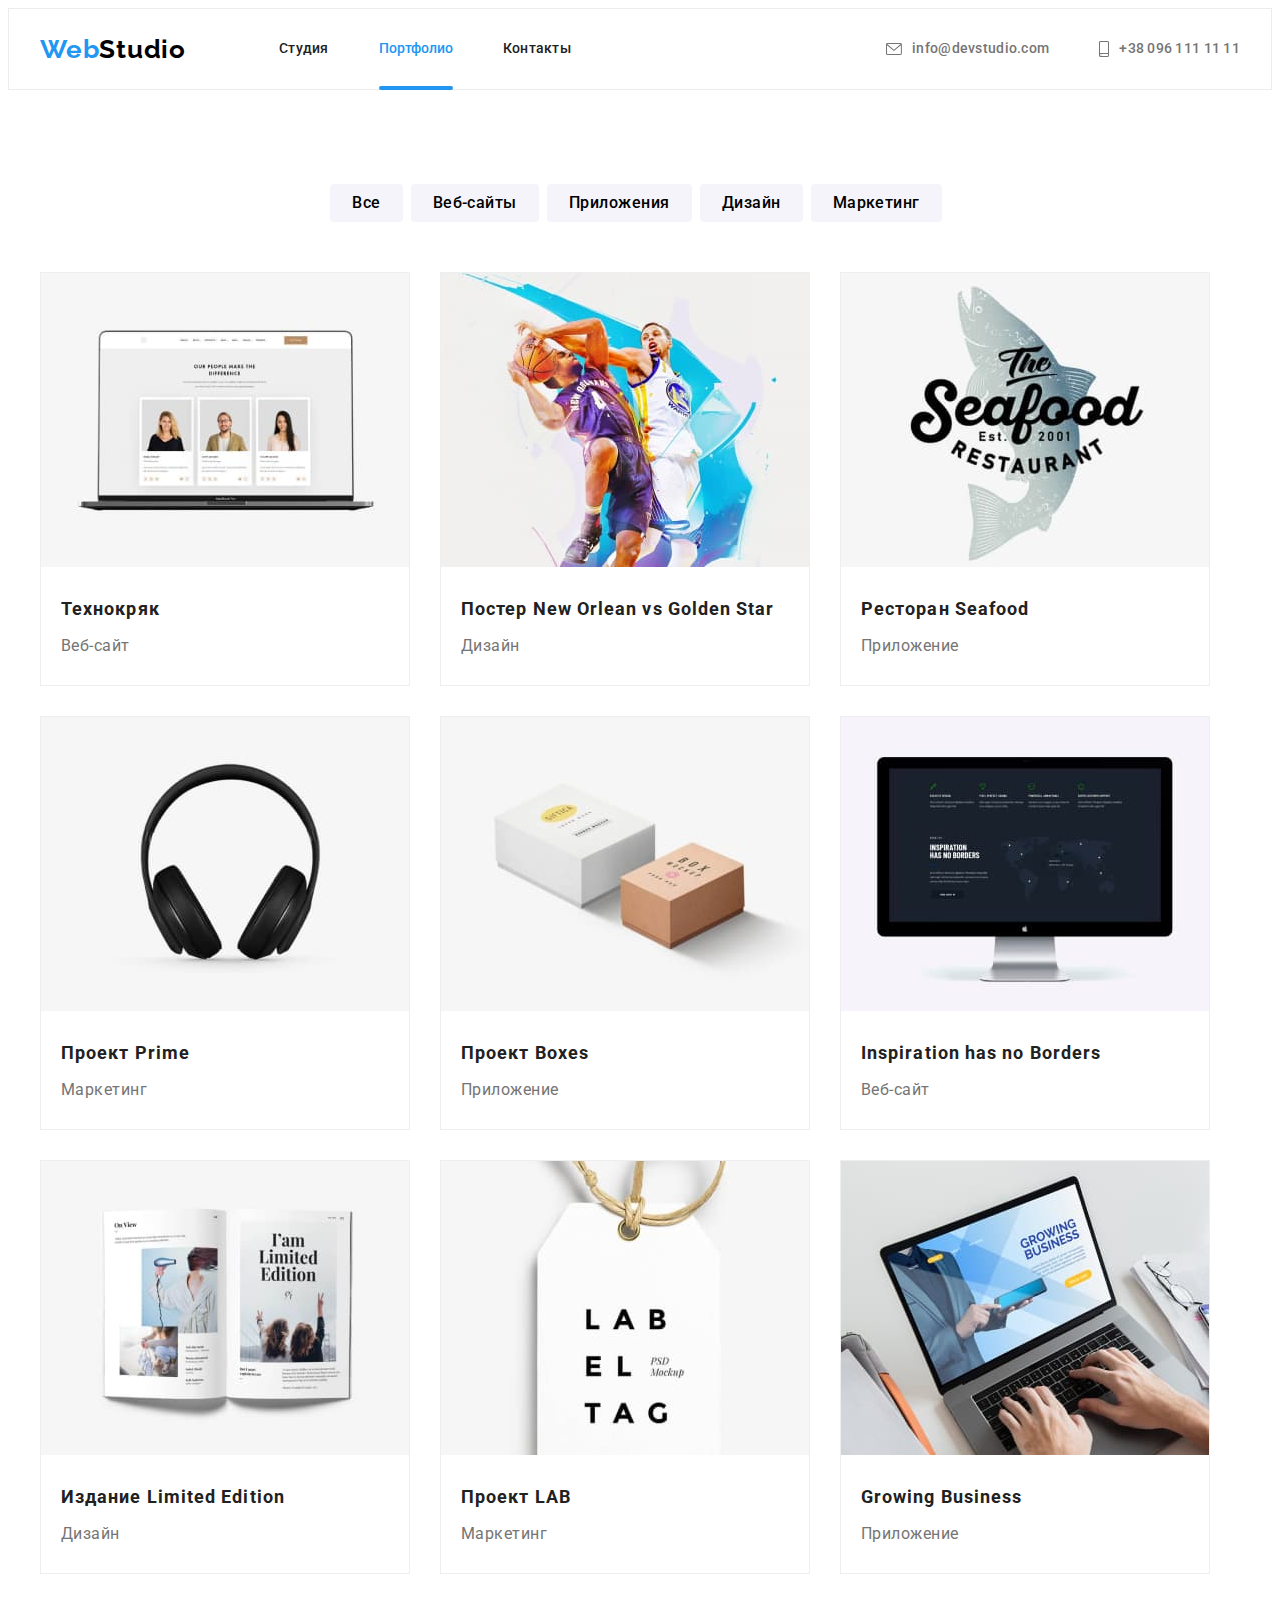
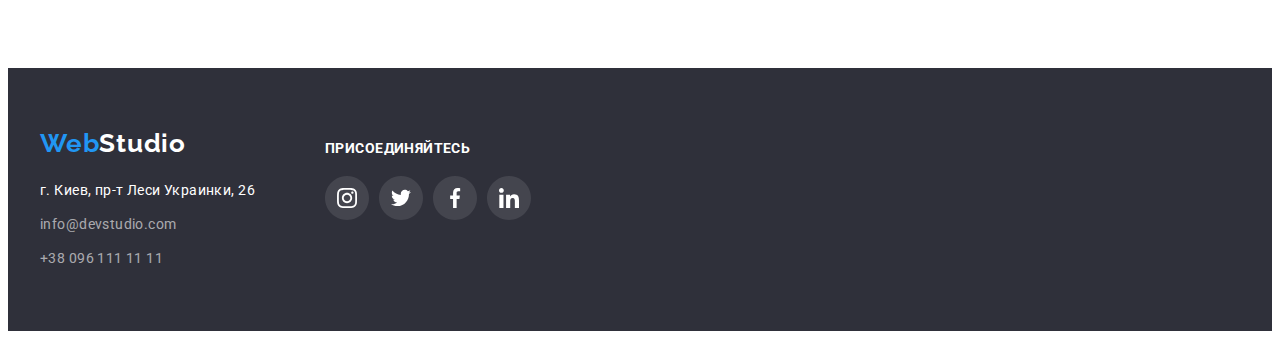
==== portfolio.html @ 536261a7 "." ====
<!DOCTYPE html>
<html lang="ru">
  <head>
    <meta charset="UTF-8" />
    <meta http-equiv="X-UA-Compatible" content="IE=edge" />
    <meta name="viewport" content="width=device-width, initial-scale=1.0" />
    <link rel="preconnect" href="https://fonts.googleapis.com" />
    <link rel="preconnect" href="https://fonts.gstatic.com" crossorigin />
    <link
      href="https://fonts.googleapis.com/css2?family=Raleway:wght@700&family=Roboto:wght@400;500;700;900&display=swap"
      rel="stylesheet"
    />
    <link
      rel="stylesheet"
      href="https://cdnjs.cloudflare.com/ajax/libs/modern-normalize/1.1.0/modern-normalize.min.css"
      integrity="sha512-wpPYUAdjBVSE4KJnH1VR1HeZfpl1ub8YT/NKx4PuQ5NmX2tKuGu6U/JRp5y+Y8XG2tV+wKQpNHVUX03MfMFn9Q=="
      crossorigin="anonymous"
      referrerpolicy="no-referrer"
    />
    <link rel="stylesheet" href="./css/style.css " />
    <title>Студия</title>
  </head>
  <body>
    <!-- Heder -->
    <header>
      <div class="conteiner">
        <nav class="nav-header">
          <a class="logo" href="./index.html"
            >Web<span class="logo-header">Studio</span></a
          >
          <ul class="nav-list">
            <li class="nav-item">
              <a class="nav-link" href="./index.html">Студия</a>
            </li>
            <li class="nav-item">
              <a class="active-page" href="./portfolio.html">Портфолио</a>
            </li>
            <li class="nav-item"><a class="nav-link" href="#">Контакты</a></li>
          </ul>
        </nav>
        <div class="header-contact">
          <ul class="contact-list">
            <li class="contact-item">
              <a class="contact-link" href="mailto:info@devstudio.com">
                <svg class="mail-icon" width="16px" height="12px">
                  <use href="./img/sprite.svg#icon-envelope"></use>
                </svg>
                info@devstudio.com
              </a>
            </li>
            <li class="contact-item">
              <a class="contact-link" href="tel:+380961111111">
                <svg class="tel-icon" width="10px" height="16px">
                  <use href="./img/sprite.svg#icon-smartphone"></use>
                </svg>
                +38 096 111 11 11
              </a>
            </li>
          </ul>
        </div>
      </div>
    </header>
    <!-- контент -->
    <main class="content">
      <section class="project">
        <div class="conteiner">
          <h1 class="section-title">Проекты</h1>
          <ul class="filters-list">
            <li class="filters-item">
              <button class="filters-btn" type="button">Все</button>
            </li>
            <li class="filters-item">
              <button class="filters-btn" type="button">Веб-сайты</button>
            </li>
            <li class="filters-item">
              <button class="filters-btn" type="button">Приложения</button>
            </li>
            <li class="filters-item">
              <button class="filters-btn" type="button">Дизайн</button>
            </li>
            <li class="filters-item">
              <button class="filters-btn" type="button">Маркетинг</button>
            </li>
          </ul>
          <ul class="project-list">
            <li class="project-item">
              <a href="#" class="project-link">
                <div class="project-tumb">
                  <img
                    class="project-img"
                    src="./img/laptop.jpg"
                    width="370"
                    alt="Ноутбук"
                  />
                  <div class="project-overlay">
                    <p class="overlay-text">
                      Ресурс предлагает комплексные предложения с разным уровнем
                      функционала и сервисов. Все это позволит посетителю
                      получить исчерпывающие сведения о компании или частном
                      лице.
                    </p>
                  </div>
                </div>
                <div class="project-description">
                  <h2 class="project-title">Технокряк</h2>
                  <p class="project-text">Веб-сайт</p>
                </div>
              </a>
            </li>
            <li class="project-item">
              <a href="#" class="project-link">
                <div class="project-tumb">
                  <img
                    class="project-img"
                    src="./img/img.jpg"
                    width="370"
                    alt="Ноутбук"
                  />
                  <div class="project-overlay">
                    <p class="overlay-text">
                      Ресурс предлагает комплексные предложения с разным уровнем
                      функционала и сервисов. Все это позволит посетителю
                      получить исчерпывающие сведения о компании или частном
                      лице.
                    </p>
                  </div>
                </div>
                <div class="project-description">
                  <h2 class="project-title">
                    Постер New Orlean vs Golden Star
                  </h2>
                  <p class="project-text">Дизайн</p>
                </div>
              </a>
            </li>
            <li class="project-item">
              <a href="#" class="project-link">
                <div class="project-tumb">
                  <img
                    class="project-img"
                    src="./img/project.jpg"
                    width="370"
                    alt="Ноутбук"
                  />
                  <div class="project-overlay">
                    <p class="overlay-text">
                      Ресурс предлагает комплексные предложения с разным уровнем
                      функционала и сервисов. Все это позволит посетителю
                      получить исчерпывающие сведения о компании или частном
                      лице.
                    </p>
                  </div>
                </div>
                <div class="project-description">
                  <h2 class="project-title">Ресторан Seafood</h2>
                  <p class="project-text">Приложение</p>
                </div>
              </a>
            </li>
            <li class="project-item">
              <a href="#" class="project-link">
                <div class="project-tumb">
                  <img
                    class="project-img"
                    src="./img/headphones.jpg"
                    width="370"
                    alt="Ноутбук"
                  />
                  <div class="project-overlay">
                    <p class="overlay-text">
                      Ресурс предлагает комплексные предложения с разным уровнем
                      функционала и сервисов. Все это позволит посетителю
                      получить исчерпывающие сведения о компании или частном
                      лице.
                    </p>
                  </div>
                </div>
                <div class="project-description">
                  <h2 class="project-title">Проект Prime</h2>
                  <p class="project-text">Маркетинг</p>
                </div>
              </a>
            </li>
            <li class="project-item">
              <a href="#" class="project-link">
                <div class="project-tumb">
                  <img
                    class="project-img"
                    src="./img/project-new.jpg"
                    width="370"
                    alt="Ноутбук"
                  />
                  <div class="project-overlay">
                    <p class="overlay-text">
                      Ресурс предлагает комплексные предложения с разным уровнем
                      функционала и сервисов. Все это позволит посетителю
                      получить исчерпывающие сведения о компании или частном
                      лице.
                    </p>
                  </div>
                </div>
                <div class="project-description">
                  <h2 class="project-title">Проект Boxes</h2>
                  <p class="project-text">Приложение</p>
                </div>
              </a>
            </li>
            <li class="project-item">
              <a href="#" class="project-link">
                <div class="project-tumb">
                  <img
                    class="project-img"
                    src="./img/inspiration.jpg"
                    width="370"
                    alt="Ноутбук"
                  />
                  <div class="project-overlay">
                    <p class="overlay-text">
                      Ресурс предлагает комплексные предложения с разным уровнем
                      функционала и сервисов. Все это позволит посетителю
                      получить исчерпывающие сведения о компании или частном
                      лице.
                    </p>
                  </div>
                </div>
                <div class="project-description">
                  <h2 class="project-title">Inspiration has no Borders</h2>
                  <p class="project-text">Веб-сайт</p>
                </div>
              </a>
            </li>
            <li class="project-item">
              <a href="#" class="project-link">
                <div class="project-tumb">
                  <img
                    class="project-img"
                    src="./img/magazine.jpg"
                    width="370"
                    alt="Ноутбук"
                  />
                  <div class="project-overlay">
                    <p class="overlay-text">
                      Ресурс предлагает комплексные предложения с разным уровнем
                      функционала и сервисов. Все это позволит посетителю
                      получить исчерпывающие сведения о компании или частном
                      лице.
                    </p>
                  </div>
                </div>
                <div class="project-description">
                  <h2 class="project-title">Издание Limited Edition</h2>
                  <p class="project-text">Дизайн</p>
                </div>
              </a>
            </li>
            <li class="project-item">
              <a href="#" class="project-link">
                <div class="project-tumb">
                  <img
                    class="project-img"
                    src="./img/lab.jpg"
                    width="370"
                    alt="Ноутбук"
                  />
                  <div class="project-overlay">
                    <p class="overlay-text">
                      Ресурс предлагает комплексные предложения с разным уровнем
                      функционала и сервисов. Все это позволит посетителю
                      получить исчерпывающие сведения о компании или частном
                      лице.
                    </p>
                  </div>
                </div>
                <div class="project-description">
                  <h2 class="project-title">Проект LAB</h2>
                  <p class="project-text">Маркетинг</p>
                </div>
              </a>
            </li>
            <li class="project-item">
              <a href="#" class="project-link">
                <div class="project-tumb">
                  <img
                    class="project-img"
                    src="./img/laptop-new.jpg"
                    width="370"
                    alt="Ноутбук"
                  />
                  <div class="project-overlay">
                    <p class="overlay-text">
                      Ресурс предлагает комплексные предложения с разным уровнем
                      функционала и сервисов. Все это позволит посетителю
                      получить исчерпывающие сведения о компании или частном
                      лице.
                    </p>
                  </div>
                </div>
                <div class="project-description">
                  <h2 class="project-title">Growing Business</h2>
                  <p class="project-text">Приложение</p>
                </div>
              </a>
            </li>
          </ul>
        </div>
      </section>
    </main>

    <!-- Подвал -->
    <footer>
      <div class="conteiner">
        <div class="contact-footer">
          <a class="logo" href="./index.html"
            >Web<span class="logo-footer">Studio</span></a
          >
          <address>
            <ul>
              <li class="adress-item">
                <a
                  class="address-map"
                  href="https://goo.gl/maps/bw3gN93y1NZQzxdL8"
                  target="_blank"
                  rel="noopener noreferrer"
                  >г. Киев, пр-т Леси Украинки, 26</a
                >
              </li>
              <li class="adress-item">
                <a class="address-link" href="mailto:info@devstudio.com"
                  >info@devstudio.com</a
                >
              </li>
              <li class="adress-item">
                <a class="address-link" href="tel:+380961111111"
                  >+38 096 111 11 11</a
                >
              </li>
            </ul>
          </address>
        </div>
        <div class="social-footer">
          <h2 class="social-footer-title">присоединяйтесь</h2>
          <ul class="social-footer-list">
            <li class="social-footer-item">
              <a class="social-footer-link" href="#">
                <svg class="footer-icon-social" width="44" height="44">
                  <use href="./img/sprite.svg#icon-insta_2"></use>
                </svg>
              </a>
            </li>
            <li class="social-footer-item">
              <a class="social-footer-link" href="#">
                <svg class="icon-social" width="44" height="44">
                  <use href="./img/sprite.svg#icon-twitter_2"></use>
                </svg>
              </a>
            </li>
            <li class="social-footer-item">
              <a class="social-footer-link" href="#">
                <svg class="icon-social" width="44" height="44">
                  <use href="./img/sprite.svg#icon-Ellipsef"></use>
                </svg>
              </a>
            </li>
            <li class="social-footer-item">
              <a class="social-footer-link" href="#">
                <svg class="icon-social" width="44" height="44">
                  <use href="./img/sprite.svg#icon-linkedin_2"></use>
                </svg>
              </a>
            </li>
          </ul>
        </div>
      </div>
    </footer>
  </body>
</html>
---- css/style.css ----
/* Основной цвет #757575 */
/* Цвет заголовков #212121 */
/* Белій цвет #FFFFFF */
/* Цвет акцента #2196F3; */
:root {
    --primary-text-color: #757575;
    --title-text-color: #212121;
    --accent-color: #2196F3;
    --next-text-color:#FFFFFF;
    --background-color:#FFFFFF;
}

body {
    font-family: 'Roboto', sans-serif;
    color: var(--primary-text-color) ;
    background-color: #FFFFFF;
}

a {
  text-decoration: none;
  cursor: pointer;  
}

h1,
h2,
h3,
h4,
h5,
h6 {
    margin-top: 0;
    margin-bottom: 0;
    color: var(--title-text-color);
}
p {
    margin-top: 0;
    margin-bottom: 0;
}
ul {
    list-style: none;
    padding: 0;
    margin-top: 0;
    margin-bottom: 0;
}

.conteiner {
    max-width: 1200px;
    padding: 0 15px;
    margin: 0 auto;


}

/* главная */

/* Шапка */
header {
    border: 1px solid #ECECEC;  
}

header .conteiner {
    display: flex;
    flex-wrap: wrap;
    min-height: 80px;
    align-items: center;
}
.nav-header {
    display: flex;
    flex-wrap: wrap;
    align-items: center;
}

.logo {
    font-family: 'Raleway', sans-serif;
    font-weight: 700;
    font-size: 26px;
    line-height: 1.19;
    letter-spacing: 0.03em;
    color: #2196F3;
}

.logo-header {
    color: #000000;;
}

.nav-list {
    display: flex;
    margin-left: 93px;
    padding: 0%;
   
}

.nav-item {
    color:var(--title-text-color);
    position: relative;
    
}

.nav-item:not(:last-child) {
    margin-right: 50px;
}

.nav-link {
    display: block;
    padding-top: 21px;
    padding-bottom: 21px;
    font-weight: 500;
    font-size: 14px;
    line-height: 1.14;
    letter-spacing: 0.02em;
    color: var(--title-text-color);
    transition-duration: 250ms;
    transition-timing-function: cubic-bezier(0.4, 0, 0.2, 1);
}
.nav-link:hover,:focus {
    color: var(--accent-color);
}

.active-page::after {
    content: "";
    position: absolute;
    display: block;
    left: 0;
    bottom: -12px;
    width: 100%;
    height: 4px;
    background-color: var(--accent-color);
    border-radius: 2px;
}

.active-page {
    display: block;
    padding-top: 21px;
    padding-bottom: 21px;
    font-weight: 500;
    font-size: 14px;
    line-height: 1.14;
    color: var(--accent-color);
}


.header-contact {
    margin-left: auto;
    
}

.contact-list {
    display: flex;
    padding: 0;
    margin: 0;
}

.contact-item:not(:last-child) {
    margin-right: 50px;
}

.contact-link {
    display: flex;
    align-items: center;
    padding-top: 21px;
    padding-bottom: 21px;
    font-weight: 500;
    font-size: 14px;
    line-height: 1.14;
    letter-spacing: 0.02em;
    color: #757575;  
}

.mail-icon,
.tel-icon {
    margin-right: 10px;
    fill: currentColor;
    transition-duration: 250ms;
    transition-timing-function: cubic-bezier(0.4, 0, 0.2, 1);
}

.contact-link:hover,:focus {
    color: var(--accent-color);
}

/* секция герой */
.hero {
    text-align: center;
    padding-top: 200px;
    padding-bottom: 200px;
    background-image:linear-gradient(rgba(47, 48, 58, 0.4),
    rgba(47, 48, 58, 0.4)), 
    url(../img/hero.jpg);
    background-color: #2F303A;;
    margin: 0 auto;
    
    
}

.hero-title {
    text-align: center;
    margin: auto;
    margin-bottom: 30px;
    max-width: 696px;
    font-weight: 900;
    font-size: 44px;
    line-height: 1.36;
    letter-spacing: 0.06em;
    text-transform: uppercase;
    color: var(--next-text-color)
}

.hero-btn {
    width: 200px;
    height: 50px;
    background-color: var(--accent-color);
    color: var(--next-text-color);
    box-shadow: 0px 4px 4px rgba(0, 0, 0, 0.15);
    border-radius: 4px;
    border: none;
    font: inherit;
    font-weight: 700;
    font-size: 16px;
    line-height: 1.88;
    letter-spacing: 0.06em;
    cursor: pointer;
    transition-duration: 250ms;
    transition-timing-function: cubic-bezier(0.4, 0, 0.2, 1);
}
.hero-btn:hover,
.hero-btn:focus {
    background-color: #188CE8;
    color: var(--next-text-color);
    
}
/* модальное окно */
.backdrop {
    position: fixed;
    top: 0;
    left: 0;
    width: 100%;
    height: 100%;
    background-color: rgba(0, 0, 0, 0.2);
    transition-duration: 250ms;
    transition-timing-function: cubic-bezier(0.4, 0, 0.2, 1);
    z-index: 1;
        
}

.modal {
    position: absolute;
    display: block;
    top: 50%;
    left: 50%;
    padding: 40px 40px;
    padding-bottom: 50px;
    transform: translate(-50%, -50%);
    width: 528px;
    background-color: #FFFFFF;
    box-shadow: 0px 1px 3px rgba(0, 0, 0, 0.12), 0px 1px 1px rgba(0, 0, 0, 0.14), 0px 2px 1px rgba(0, 0, 0, 0.2);
    border-radius: 4px;
    
}

.backdrop.is-hidden {
    opacity: 0;
    pointer-events: none;
    visibility: hidden;
    transition-duration: 250ms;
    transition-timing-function: cubic-bezier(0.4, 0, 0.2, 1);
    transform: scale(-0.5, 1);
}

.modal-btn {
    
    position: absolute;
    top: 8px;
    right: 8px;
    width: 30px;
    height: 30px;
    display: inline-flex;
    justify-content: center;
    align-items: center;
    background-color: #FFFFFF;
    border: 1px solid rgba(0, 0, 0, 0.1);
    border-radius: 50%; 
    transition-property: fill;
    transition-duration: 250ms;
    transition-timing-function: cubic-bezier(0.4, 0, 0.2, 1);
}

.modal-btn:hover,
.modal-btn:focus {
    fill: var(--accent-color);
}

.form-modal {
    
}

.modal-title {
    font-weight: 700;
    font-size: 20px;
    line-height: 1.15;
    text-align: center;
    letter-spacing: 0.03em;
    color: #212121;
    text-align: center;
    margin-bottom: 30px;
}

.label {
    display: block;
    margin-bottom: 4px;
}

.form-input {
    width: 100%;
    margin: 0;
    padding: 10px 45px;
    border:1px solid rgba(33, 33, 33, 0.2);
    border-radius: 4px;
    border-style: solid;
    outline: none;
    transition-property: border-color;
    transition-duration: 250ms;
    transition-timing-function: cubic-bezier(0.4, 0, 0.2, 1);
}

.form-input:hover,
.form-input:focus {
    border-color: var(--accent-color);
}

.text {
    padding: 12px 16px;
}

.input-check {
    width: 16px; 
    margin-right: 7px; 
}

.text-input {
    font-weight: 400;
    font-size: 14px;
    line-height: 1.71;
    letter-spacing: 0.03em;
}

.link-input {
    font-weight: 400;
    font-size: 14px;
    line-height: 1.71;
    letter-spacing: 0.03em;
    color: #2196F3;

}

.input-name {
    position: relative;
    margin-bottom: 10px;
}

.icon-form {
    position: absolute;
    bottom: 11px;
    left: 15px;
    transition-property: color;
    transition-duration: 250ms;
    transition-timing-function: cubic-bezier(0.4, 0, 0.2, 1);
}

.hover:hover .icon-form {
    fill: var(--accent-color);
}

.input-tel {
    position: relative;
    margin-bottom: 10px;
}

.input-email {
    position: relative;
    margin-bottom: 10px;
}

.input-coments {
    margin-bottom: 10px;
}

.input-mailing {
    display: inline-flex;
    width: 100%;
    justify-content: center;
    align-items: center;
    margin-bottom: 30px;
}

.btn-input-conteiner {
    width: 100%;
    display: inline-flex;
    justify-content: center;
}

.imput-btn {
    width: 200px;
    height: 50px;
    background-color: #2196F3;
    box-shadow: 0px 4px 4px rgba(0, 0, 0, 0.15);
    border-radius: 4px;
    border: none;
    font-weight: 700;
    font-size: 16px;
    line-height: 1.88;
    align-items: center;
    text-align: center;
    letter-spacing: 0.06em;
    font: inherit;
    color: #FFFFFF;
    cursor: pointer;
    transition-property: background-color, color;
    transition-duration: 250ms;
    transition-timing-function: cubic-bezier(0.4, 0, 0.2, 1);
}
.imput-btn:hover,
.imput-btn:focus {
    background-color: #188CE8;
    color: #FFFFFF;
}

/* Секция особенности */

.feature {
    padding-top: 94px;
    padding-bottom: 94px;

}

.feature-title {
    display: none;
}

.feature-list {
    display: flex;
    flex-wrap: wrap;
    justify-content: center;
    gap: 30px 30px;
}

.feature-item {
    width: 270px;
    
}

.feature-item:not(:last-child) {
    
}

.feature-item-title {
    margin-bottom: 0;
    margin-bottom: 10px;
    font-size: 14px;
    line-height: 1.14;
    letter-spacing: 0.03em;
    text-transform: uppercase;
}

.feature-item-text {
    margin-bottom: 0;
    font-size: 14px;
    line-height: 1.71;
    letter-spacing: 0.03em;
}

.icon-conteiner {
    margin-bottom: 30px;
    width: 270px;
    height: 120px;
    padding: 25px 102px;
    background-color: #F5F4FA;
    border-radius: 4px;
    
}

.icon {
    
    
    
    
}

.feature-icon {
    
}

/* Секция наши работы */

.work {
    padding-bottom: 94px;
}

.work-title {
    margin-bottom: 0;
    margin-bottom: 50px;
    font-size: 36px;
    line-height: 1.16;
    letter-spacing: 0.03em;
    text-align: center;
}

.work-list {
    display: flex;
    flex-wrap: wrap;
    justify-content: center;
    gap: 30px 30px;
}

.work-item {
    position: relative;
    display: block;
    line-height: 0;
    
}


.work-despiretion {
    position: absolute;
    bottom: 0;
    width: 370px;
    background-color: rgba(47, 48, 58, 0.8);
    padding-top: 27px;
    padding-bottom: 27px;
    
    

}

.work-text {
    font-weight: 700;
    font-size: 14px;
    line-height: 1.14;
    text-align: center;
    letter-spacing: 0.03em;
    text-transform: uppercase;
    color: #FFFFFF;
}
/* Секция команда */

.team {
    padding-top: 94px;
    padding-bottom: 94px;
    background-color:  #F5F4FA;
}

.team-title {
    margin-bottom: 50px;
    font-size: 36px;
    line-height: 1.16;
    letter-spacing: 0.03em;
    text-align: center;
}

.team-list {
    display: flex;
    flex-wrap: wrap;
    justify-content: center;
    gap: 30px 30px;
}

.team-item {
    width: 270px;
    padding-bottom: 30px;
    text-align: center;
    background: #FFFFFF;
    box-shadow: 0px 1px 3px rgba(0, 0, 0, 0.12), 0px 1px 1px rgba(0, 0, 0, 0.14), 0px 2px 1px rgba(0, 0, 0, 0.2);
    border-radius: 0px 0px 4px 4px;
}

.team-img {
    margin-bottom: 30px;
}

.team-item-title {
    margin-bottom: 10px;
    font-weight: 500;
    font-size: 16px;
    line-height: 1.18;
    letter-spacing: 0.03em;
}

.team-item-text {
    margin-bottom: 16px;
    font-size: 16px;
    line-height: 1.18;  
    letter-spacing: 0.03em;
}

.social-conteiner {
    padding: 0 32px;
}

.team-social-list {
    display: flex;
    justify-content: space-around;
}

.team-social-link {
    display: block;
    padding-top: 11px;
    width: 44px;
    height: 44px;
    color: #AFB1B8;
    border-radius: 50%;
    background-color: #FFFFFF;
    transition-duration: 250ms;
    transition-timing-function: cubic-bezier(0.4, 0, 0.2, 1);
    
}

.team-social-link:hover {
    color: var(--background-color);
    background-color: var(--accent-color);
    
}

.team-social-link:focus {
    color: var(--background-color);
    background-color: var(--accent-color);
}

.team-icon-social {
    fill: currentColor;
    

}

.cliets {
    padding-top: 94px;
    padding-bottom: 94px;
}

.cliets-title {
    margin-bottom: 50px;
    font-size: 36px;
    line-height: 42px;
    text-align: center;
    letter-spacing: 0.03em;
}

.clients-item {
    
}

.clients-link {
    display: block;
    Width: 170px;
    Height: 92px;
    padding: 16px 32px;
    border: 1px solid #AFB1B8;
    border-radius: 4px;
    color: #AFB1B8;
    transition-duration: 250ms;
    transition-timing-function: cubic-bezier(0.4, 0, 0.2, 1);
}

.clients-link:hover,
.clients-link:focus {
    border-color: var(--accent-color);
    color: var(--accent-color);
}

.clients-icon {
    fill: currentColor;
}

.cliets-list {
    display: flex;
    flex-wrap: wrap;
    gap: 30px;
}

/* страница портфолио */

.content {}

/* Секция фильтры */


.section-title {
    display: none;
}

.filters-list {
    display: flex;
    justify-content: center;
    margin-bottom: 50px;
    
    
}

.filters-item {
    margin-right: 8px;
}

.filters-btn {
    padding: 6px 22px 6px 22px;
    background: #F5F4FA;
    border-radius: 4px;
    border: 0;
    font: inherit;
    font-weight: 500;
    font-size: 16px;
    line-height: 1.62;
    letter-spacing: 0.03em;
    cursor: pointer;
    text-align: center;
    margin: auto;
    transition-duration: 250ms;
    transition-timing-function: cubic-bezier(0.4, 0, 0.2, 1);

}
.filters-btn:hover, .filters-btn:focus {
    background: #2196F3;
    box-shadow: 0px 3px 1px rgba(0, 0, 0, 0.1), 0px 1px 2px rgba(0, 0, 0, 0.08), 0px 2px 2px rgba(0, 0, 0, 0.12);
    border-radius: 4px;
    color: var(--next-text-color);
}

/* Секция проекты */

.project {
    padding-top: 94px;
    padding-bottom: 94px;
}




.project-list {
  display: flex; 
  flex-wrap: wrap; 
  gap: 30px 30px;
  
}

.project-item {
    width: 370px;
    display: block;
    transition-duration: 250ms;
    transition-timing-function: cubic-bezier(0.4, 0, 0.2, 1);
    
}

.project-link {
    display: block;
    background: #FFFFFF;
    border: 1px solid #EEEEEE;
    padding: 0;
    color: #757575;
    transition-property: border;
    transition-duration: 250ms;
    transition-timing-function: cubic-bezier(0.4, 0, 0.2, 1);
}

.project-link:hover,
.project-link:focus   {
    box-shadow: 0px 1px 1px rgba(0, 0, 0, 0.12), 0px 4px 4px rgba(0, 0, 0, 0.06), 1px 4px 6px rgba(0, 0, 0, 0.16);
}

.project-img {}

.overlay-text {
    font-size: 18px;
    line-height: 1.56;
    letter-spacing: 0.03em;
    color: #FFFFFF;  
}

.project-tumb {
    position: relative;
    top: 0px;
    overflow: hidden;
    line-height: 0;
}


.project-overlay {
    content: "";
    position: absolute;
    top: 0;
    left: 0;
    width: 370px;
    height: 294px;
    padding: 63px 24px;
    background-color: rgba(33, 150, 243, 0.9);
    transform: translateY(calc(+0% + 295px));
    transition-duration: 250ms;
    transition-timing-function: cubic-bezier(0.4, 0, 0.2, 1);
}

.project-link:hover .project-overlay
 {
    transform: translateY(0%)
}

.project-link:focus .project-overlay {
    transform: translateY(0%)
}


.project-description {
    padding: 24px 20px;
}

.project-title {
    margin-bottom: 4px;
    font-size: 18px;
    line-height: 2;
    letter-spacing: 0.06em;
}
.project-text {
    font-size: 16px;
    line-height: 1.88;
    letter-spacing: 0.03em;
}

/* Подвал */

footer {
    padding-top: 60px;
    padding-bottom: 60px;
    background-color: #2F303A;
}

footer .conteiner {
    display: flex;
    flex-wrap: wrap;
}

.logo-footer {
    color: #FFFFFF;
}

.contact-footer {
    margin-right: 70px;
}

address {
    display: flex;
    margin-top: 20px;
    font-style: normal;
}
.adress-item:not(:last-child) {
    margin-bottom: 10px;
}

.address-map {
    font-weight: 400;
    font-size: 14px;
    line-height: 1.71;
    letter-spacing: 0.03em;
    color: var(--next-text-color);
}
.address-link {
    font-weight: 400;
    font-size: 14px;
    line-height: 1.71;
    letter-spacing: 0.03em;
    color: rgba(255, 255, 255, 0.6);
    transition-duration: 250ms;
    transition-timing-function: cubic-bezier(0.4, 0, 0.2, 1);
}



.address-link:hover,
:focus {
    color: var(--accent-color);
}

.social-footer {
    padding-top: 12px;
}

.social-footer-list {
    display: flex;
}

.social-footer-item {
    margin-right: 10px;
}

.social-footer-link {
    color: rgba(255, 255, 255, 0.1);
    fill: rgba(255, 255, 255, 0.1);
    transition-duration: 250ms;
    transition-timing-function: cubic-bezier(0.4, 0, 0.2, 1);
}

 

.social-footer-link:hover,
.social-footer-link:focus {
    color: var(--accent-color);
    fill: var(--accent-color);
    
}

.icon-social {
    fill: currentColor;
}

.social-footer-title {
    margin-bottom: 20px;
    font-size: 14px;
    line-height: 16px;
    letter-spacing: 0.03em;
    text-transform: uppercase;
    color: #FFFFFF;
}

.footer-form-conteiner {
    padding-top: 12px;
    margin-left: 93px;
}

.input-title {
    margin-bottom: 20px;
    font-weight: 700;
    font-size: 14px;
    line-height: 1.14;
    letter-spacing: 0.03em;
    text-transform: uppercase;
    color: #FFFFFF;
}

.footer-form {
    display: flex;
}

.footer-input {
    padding: 15px 16px ;
    width: 358px;
    height: 50px;
    margin-right: 12px;
    border: 1px solid rgba(255, 255, 255, 0.3);
    filter: drop-shadow(0px 4px 4px rgba(0, 0, 0, 0.15));
    border-radius: 4px;
    background-color: transparent;
}

.btn-input-footer {}

.imput-btn-footer {
    position: relative;
    display: inline-flex;
    padding: 10px 29px;
    align-items: center;
    width: 200px;
    height: 50px;
    background-color: #2196F3;
    box-shadow: 0px 4px 4px rgba(0, 0, 0, 0.15);
    border-radius: 4px;
    font-weight: 700;
    font-size: 16px;
    line-height: 1.88;
    letter-spacing: 0.06em;
    color: #FFFFFF;
}

.imput-btn-footer:hover,
.imput-btn-footer:focus {
    background-color: #188CE8;
    color: #FFFFFF;
}

.icon-footer {
    position: absolute;
    right: 28px;
    fill: #FFFFFF;
}
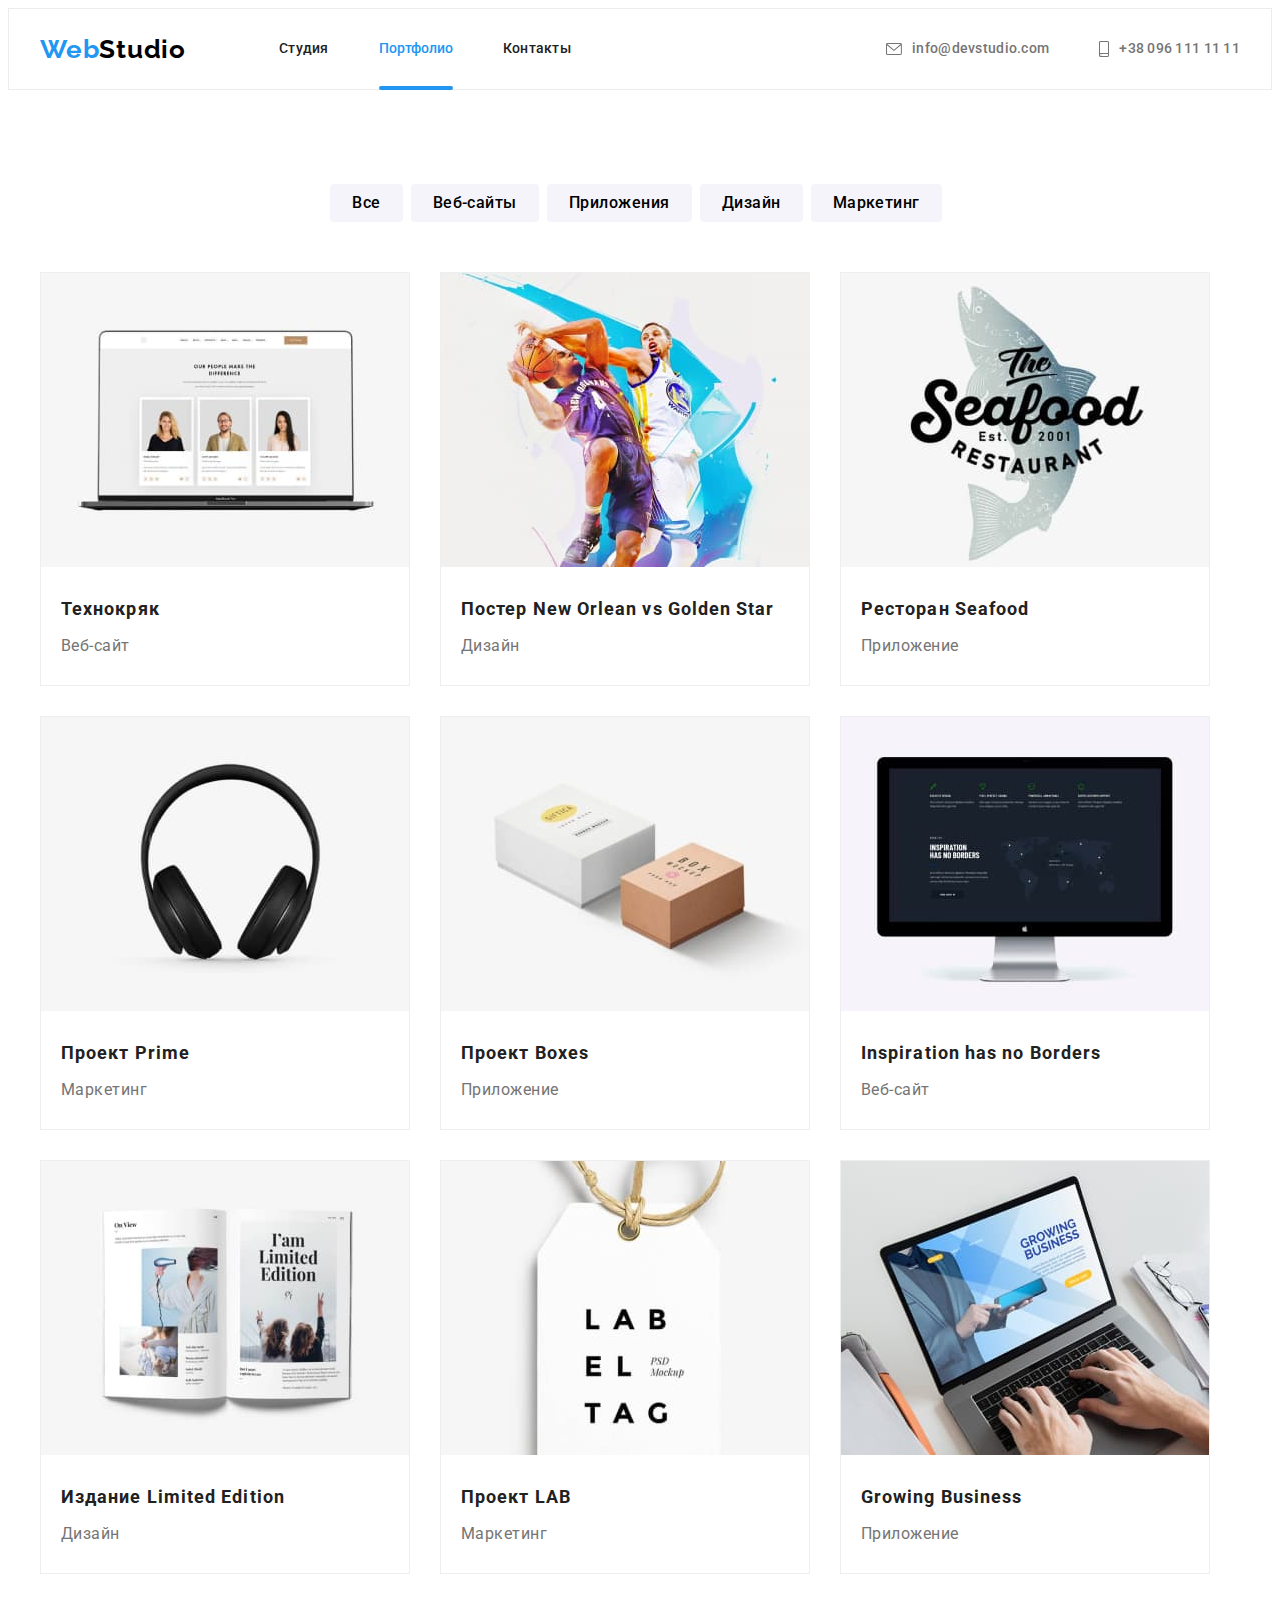
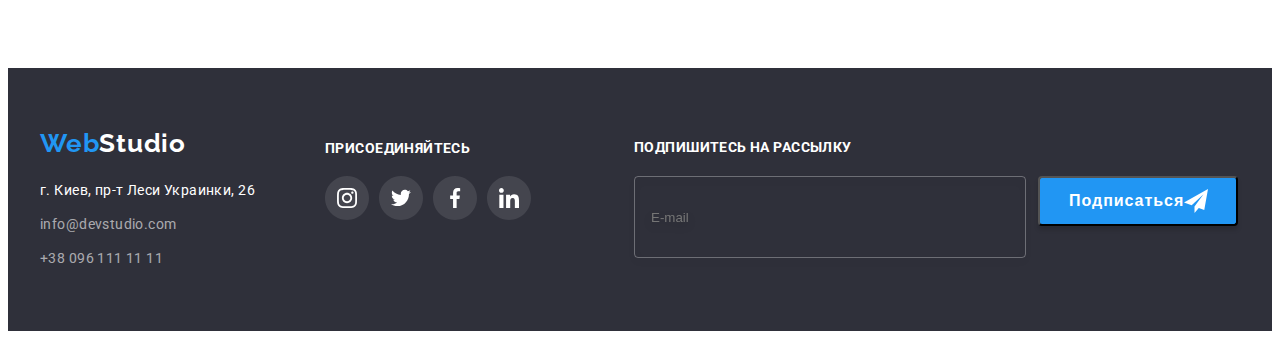
==== commit 6c04cf16: "." ====
--- a/portfolio.html
+++ b/portfolio.html
@@ -370,6 +370,28 @@
             </li>
           </ul>
         </div>
+        <div class="footer-form-conteiner">
+          <p class="input-title">Подпишитесь на рассылку</p>
+          <form class="footer-form" action="" name="callback" autocomplete="on">
+            <div class="">
+              <input
+                class="footer-input"
+                type="email"
+                placeholder="E-mail"
+                name="name"
+                id="foot-mailing"
+              />
+            </div>
+            <div class="btn-input-footer">
+              <button class="imput-btn-footer" type="submit">
+                Подписаться
+                <svg class="icon-footer" width="24px" height="24px">
+                  <use href="./img/sprite.svg#icon-send"></use>
+                </svg>
+              </button>
+            </div>
+          </form>
+        </div>
       </div>
     </footer>
   </body>
